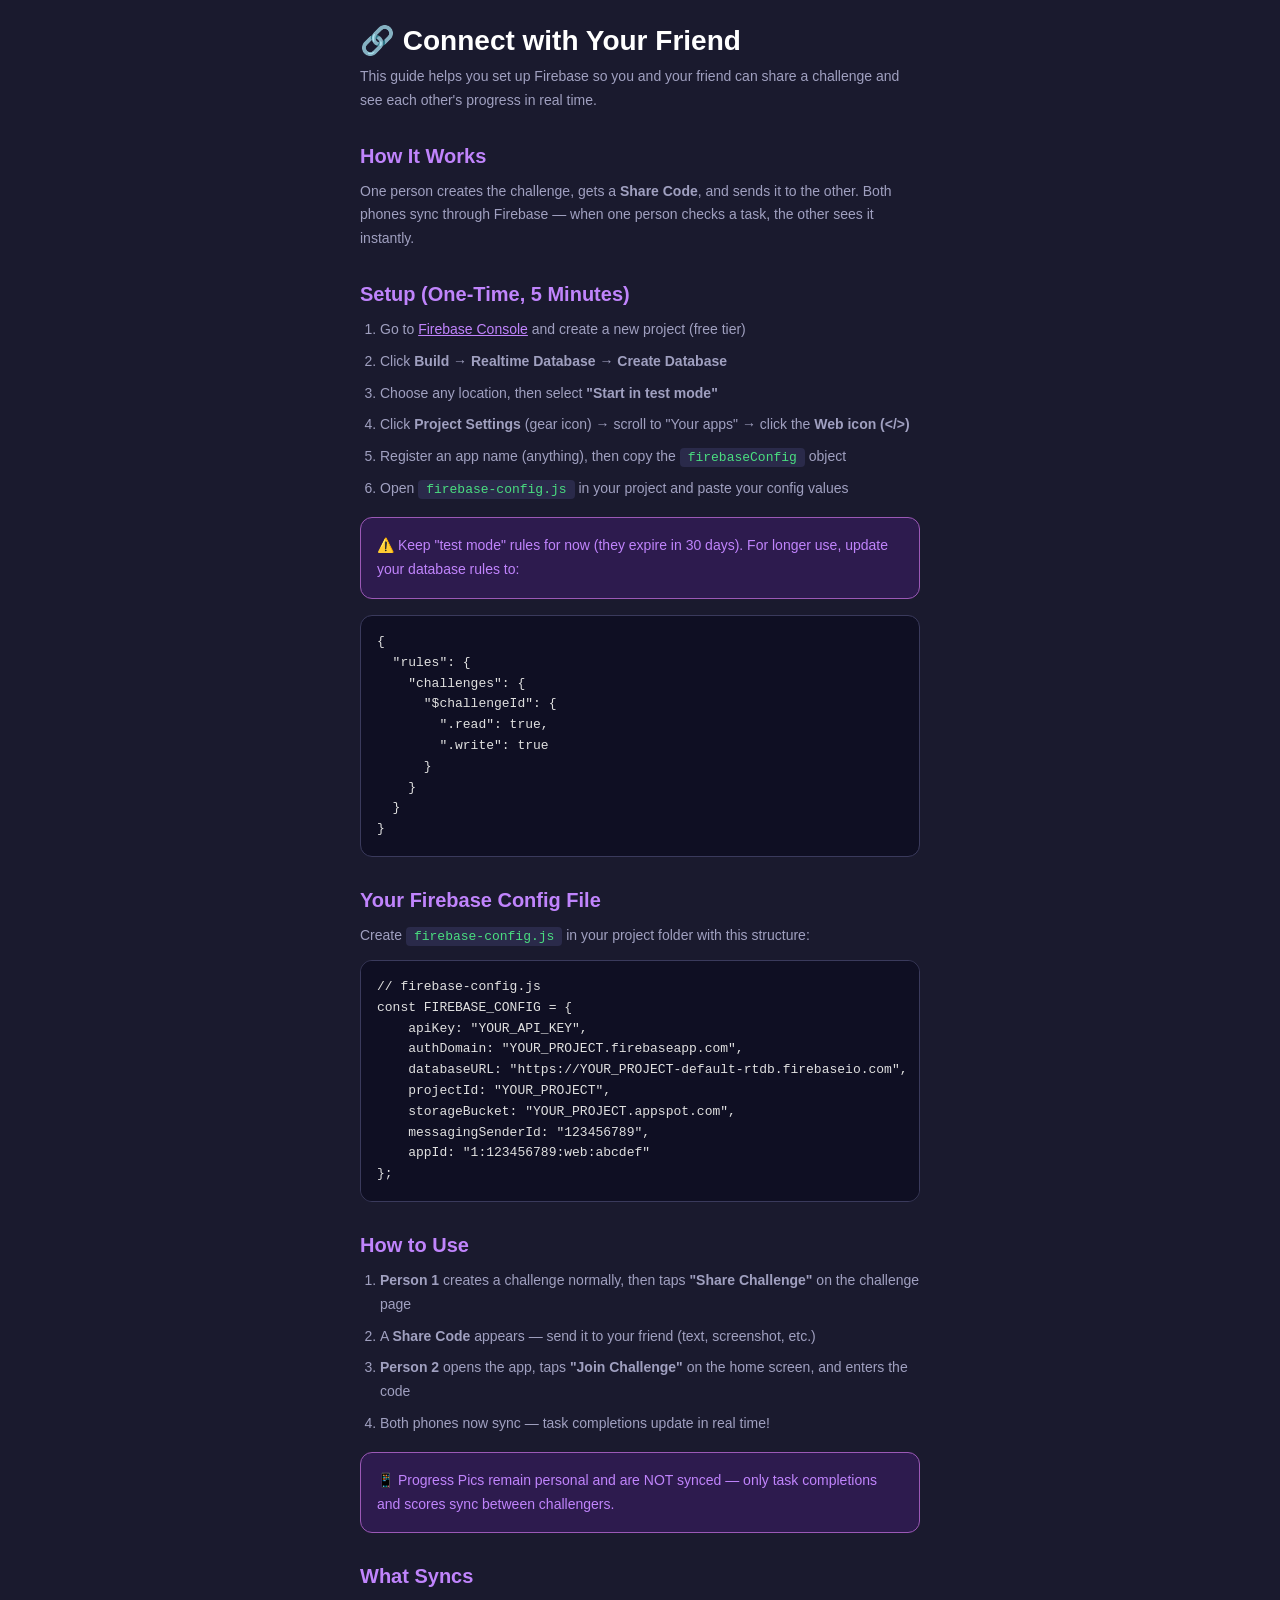
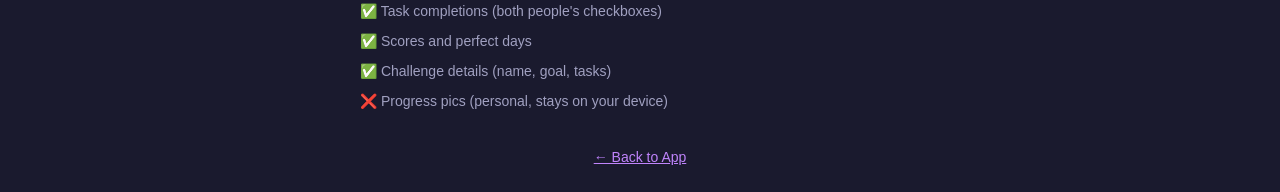
==== sync.html @ ef6d5bf0 "Add files via upload" ====
<!DOCTYPE html>
<html lang="en">
<head>
    <meta charset="UTF-8">
    <meta name="viewport" content="width=device-width, initial-scale=1.0, maximum-scale=1.0, user-scalable=no">
    <title>Consistency Challenge - Setup Sync</title>
    <style>
        * { margin: 0; padding: 0; box-sizing: border-box; }
        body {
            font-family: 'Inter', -apple-system, sans-serif;
            background: #1a1a2e;
            color: #fff;
            min-height: 100vh;
            padding: 24px 20px;
            max-width: 600px;
            margin: 0 auto;
        }
        h1 { font-size: 28px; margin-bottom: 8px; }
        h2 { font-size: 20px; margin: 32px 0 12px; color: #c084fc; }
        p, li { font-size: 14px; line-height: 1.7; color: #a0a0c0; }
        ol { padding-left: 20px; margin-bottom: 16px; }
        li { margin-bottom: 8px; }
        code {
            background: #2a2a4a;
            padding: 2px 8px;
            border-radius: 4px;
            font-size: 13px;
            color: #4ade80;
        }
        pre {
            background: #0f0f23;
            border: 1px solid #3a3a5c;
            border-radius: 12px;
            padding: 16px;
            overflow-x: auto;
            font-size: 13px;
            line-height: 1.6;
            margin: 12px 0;
            color: #e0e0e0;
        }
        .note {
            background: #2d1b4e;
            border: 1px solid #9b59b6;
            border-radius: 12px;
            padding: 16px;
            margin: 16px 0;
        }
        .note p { color: #c084fc; }
        a { color: #c084fc; }
        .step-number {
            display: inline-block;
            width: 24px;
            height: 24px;
            background: #9b59b6;
            border-radius: 50%;
            text-align: center;
            line-height: 24px;
            font-size: 12px;
            font-weight: 700;
            color: white;
            margin-right: 8px;
        }
    </style>
</head>
<body>
    <h1>🔗 Connect with Your Friend</h1>
    <p>This guide helps you set up Firebase so you and your friend can share a challenge and see each other's progress in real time.</p>

    <h2>How It Works</h2>
    <p>One person creates the challenge, gets a <strong>Share Code</strong>, and sends it to the other. Both phones sync through Firebase — when one person checks a task, the other sees it instantly.</p>

    <h2>Setup (One-Time, 5 Minutes)</h2>

    <ol>
        <li>Go to <a href="https://console.firebase.google.com/" target="_blank">Firebase Console</a> and create a new project (free tier)</li>
        <li>Click <strong>Build → Realtime Database → Create Database</strong></li>
        <li>Choose any location, then select <strong>"Start in test mode"</strong></li>
        <li>Click <strong>Project Settings</strong> (gear icon) → scroll to "Your apps" → click the <strong>Web icon (&lt;/&gt;)</strong></li>
        <li>Register an app name (anything), then copy the <code>firebaseConfig</code> object</li>
        <li>Open <code>firebase-config.js</code> in your project and paste your config values</li>
    </ol>

    <div class="note">
        <p>⚠️ Keep "test mode" rules for now (they expire in 30 days). For longer use, update your database rules to:</p>
    </div>

    <pre>{
  "rules": {
    "challenges": {
      "$challengeId": {
        ".read": true,
        ".write": true
      }
    }
  }
}</pre>

    <h2>Your Firebase Config File</h2>
    <p>Create <code>firebase-config.js</code> in your project folder with this structure:</p>

    <pre>// firebase-config.js
const FIREBASE_CONFIG = {
    apiKey: "YOUR_API_KEY",
    authDomain: "YOUR_PROJECT.firebaseapp.com",
    databaseURL: "https://YOUR_PROJECT-default-rtdb.firebaseio.com",
    projectId: "YOUR_PROJECT",
    storageBucket: "YOUR_PROJECT.appspot.com",
    messagingSenderId: "123456789",
    appId: "1:123456789:web:abcdef"
};</pre>

    <h2>How to Use</h2>
    <ol>
        <li><strong>Person 1</strong> creates a challenge normally, then taps <strong>"Share Challenge"</strong> on the challenge page</li>
        <li>A <strong>Share Code</strong> appears — send it to your friend (text, screenshot, etc.)</li>
        <li><strong>Person 2</strong> opens the app, taps <strong>"Join Challenge"</strong> on the home screen, and enters the code</li>
        <li>Both phones now sync — task completions update in real time!</li>
    </ol>

    <div class="note">
        <p>📱 Progress Pics remain personal and are NOT synced — only task completions and scores sync between challengers.</p>
    </div>

    <h2>What Syncs</h2>
    <ul style="list-style: none; padding: 0;">
        <li style="margin-bottom: 6px;">✅ Task completions (both people's checkboxes)</li>
        <li style="margin-bottom: 6px;">✅ Scores and perfect days</li>
        <li style="margin-bottom: 6px;">✅ Challenge details (name, goal, tasks)</li>
        <li style="margin-bottom: 6px;">❌ Progress pics (personal, stays on your device)</li>
    </ul>

    <p style="margin-top: 32px; text-align: center;"><a href="index.html">← Back to App</a></p>
</body>
</html>
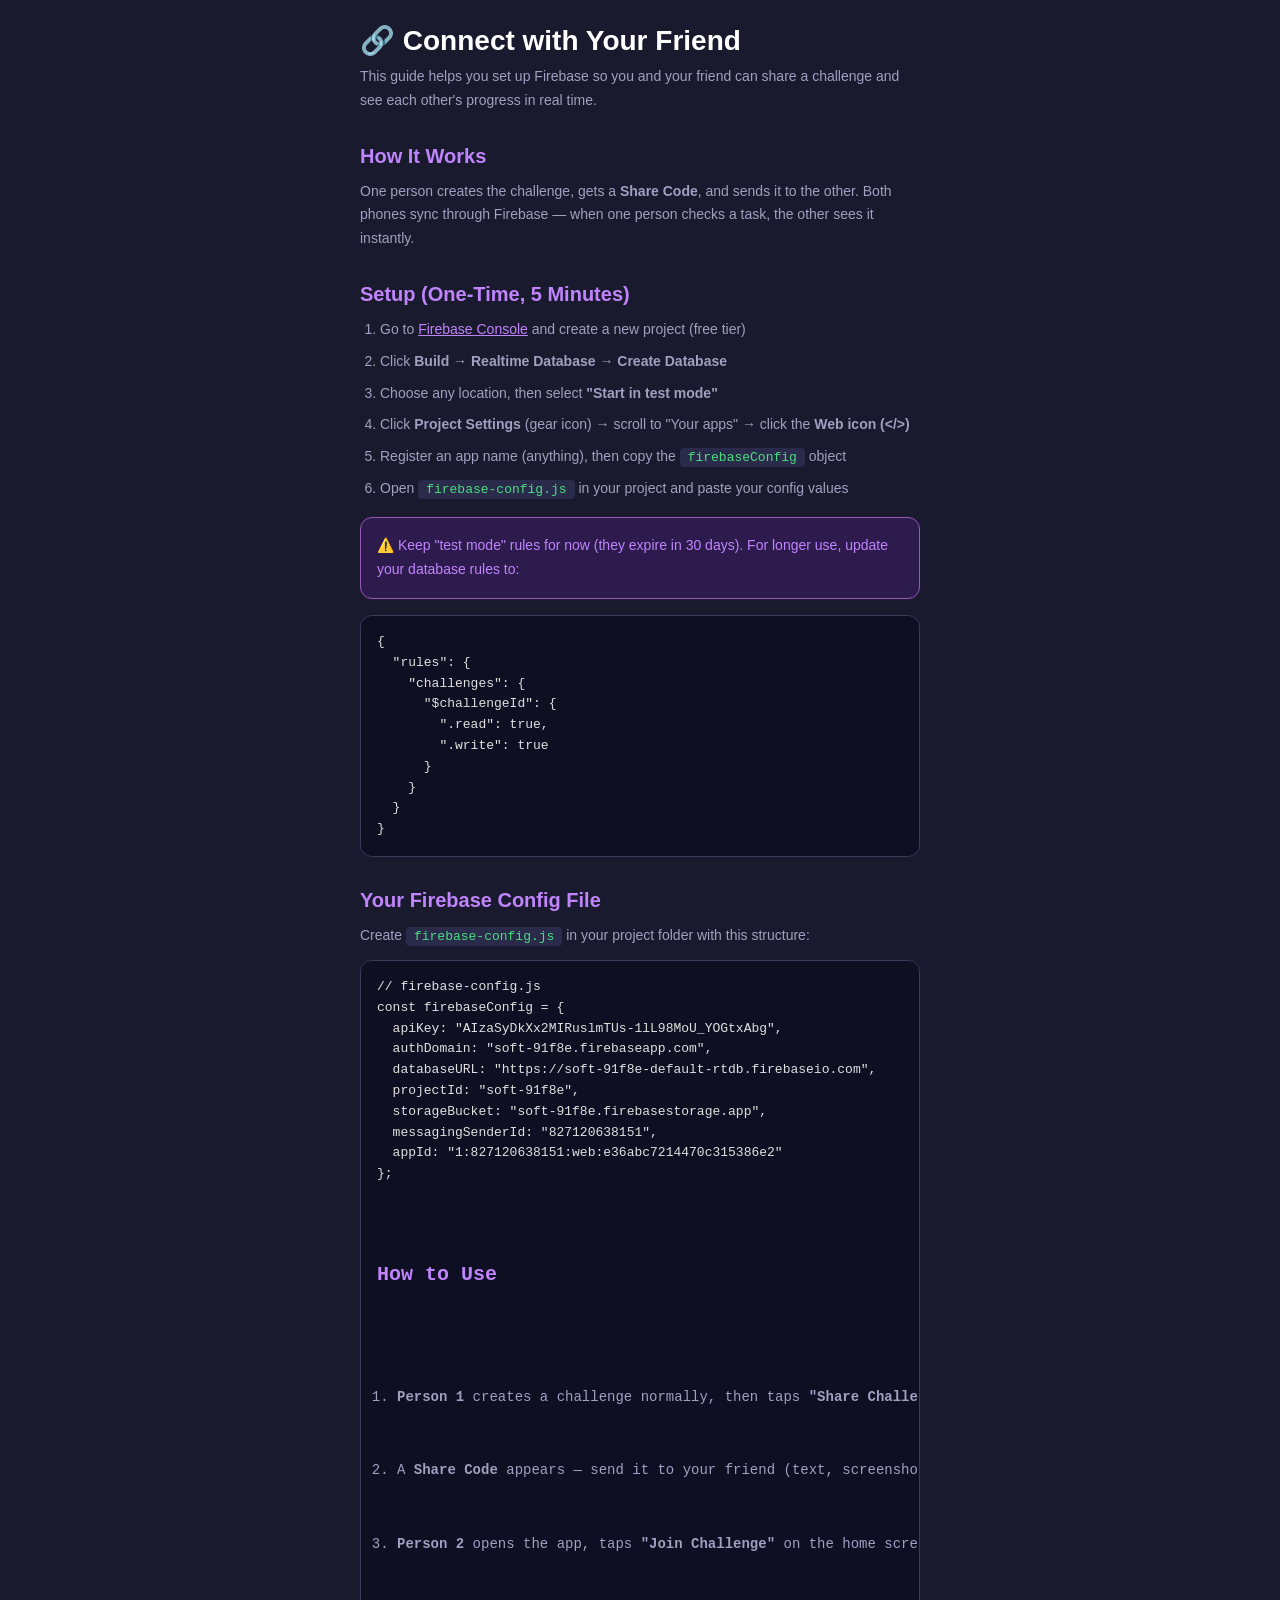
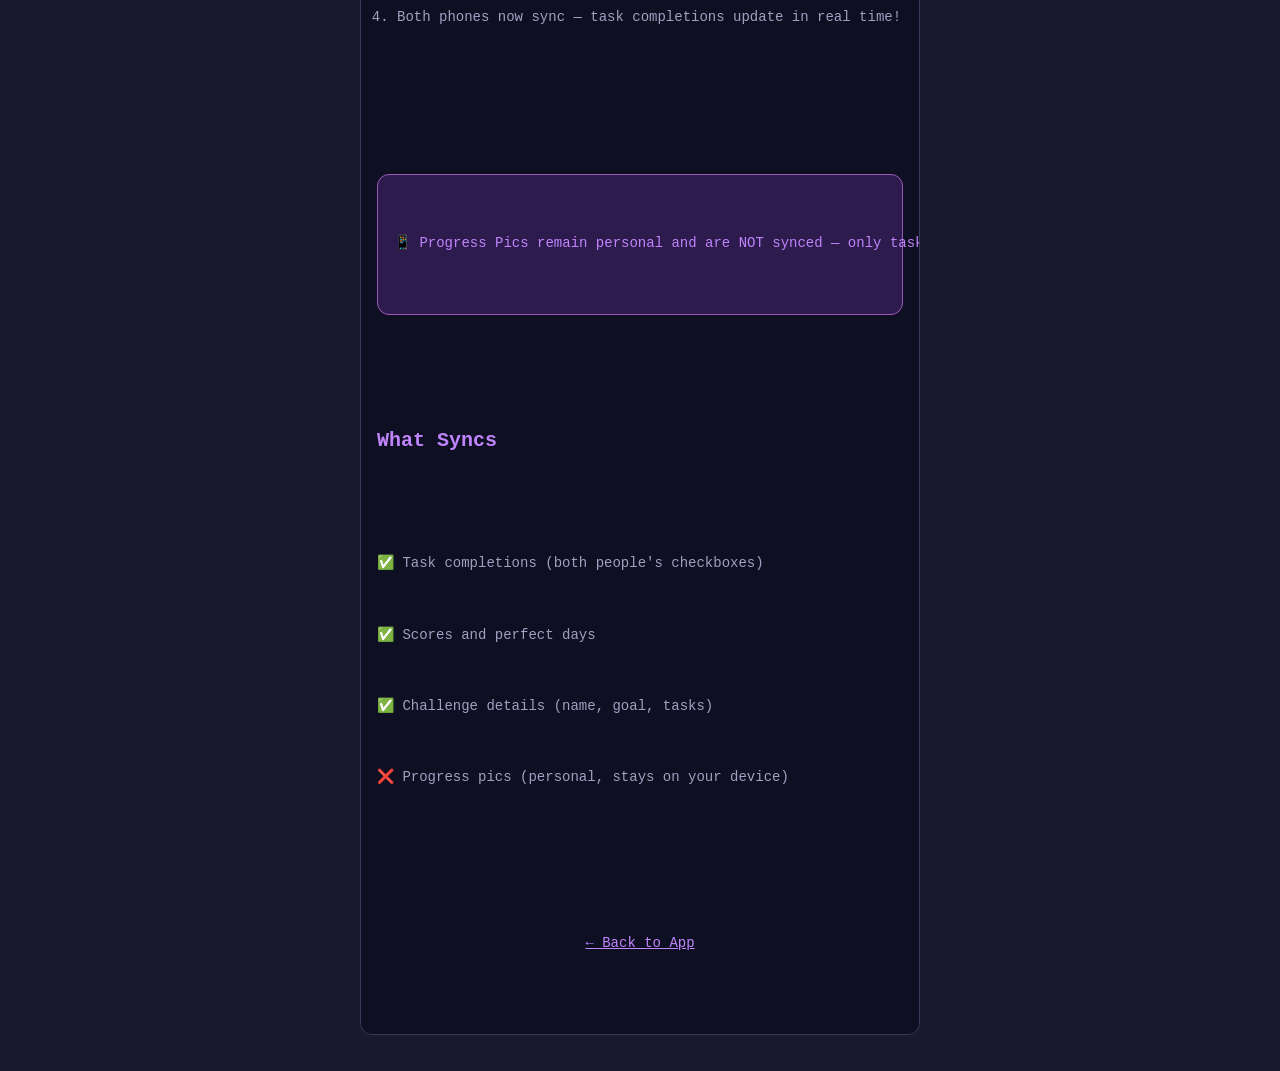
==== commit 9bd9fe10: "Update sync.html" ====
--- a/sync.html
+++ b/sync.html
@@ -99,15 +99,15 @@
     <p>Create <code>firebase-config.js</code> in your project folder with this structure:</p>
 
     <pre>// firebase-config.js
-const FIREBASE_CONFIG = {
-    apiKey: "YOUR_API_KEY",
-    authDomain: "YOUR_PROJECT.firebaseapp.com",
-    databaseURL: "https://YOUR_PROJECT-default-rtdb.firebaseio.com",
-    projectId: "YOUR_PROJECT",
-    storageBucket: "YOUR_PROJECT.appspot.com",
-    messagingSenderId: "123456789",
-    appId: "1:123456789:web:abcdef"
-};</pre>
+const firebaseConfig = {
+  apiKey: "AIzaSyDkXx2MIRuslmTUs-1lL98MoU_YOGtxAbg",
+  authDomain: "soft-91f8e.firebaseapp.com",
+  databaseURL: "https://soft-91f8e-default-rtdb.firebaseio.com",
+  projectId: "soft-91f8e",
+  storageBucket: "soft-91f8e.firebasestorage.app",
+  messagingSenderId: "827120638151",
+  appId: "1:827120638151:web:e36abc7214470c315386e2"
+};
 
     <h2>How to Use</h2>
     <ol>
